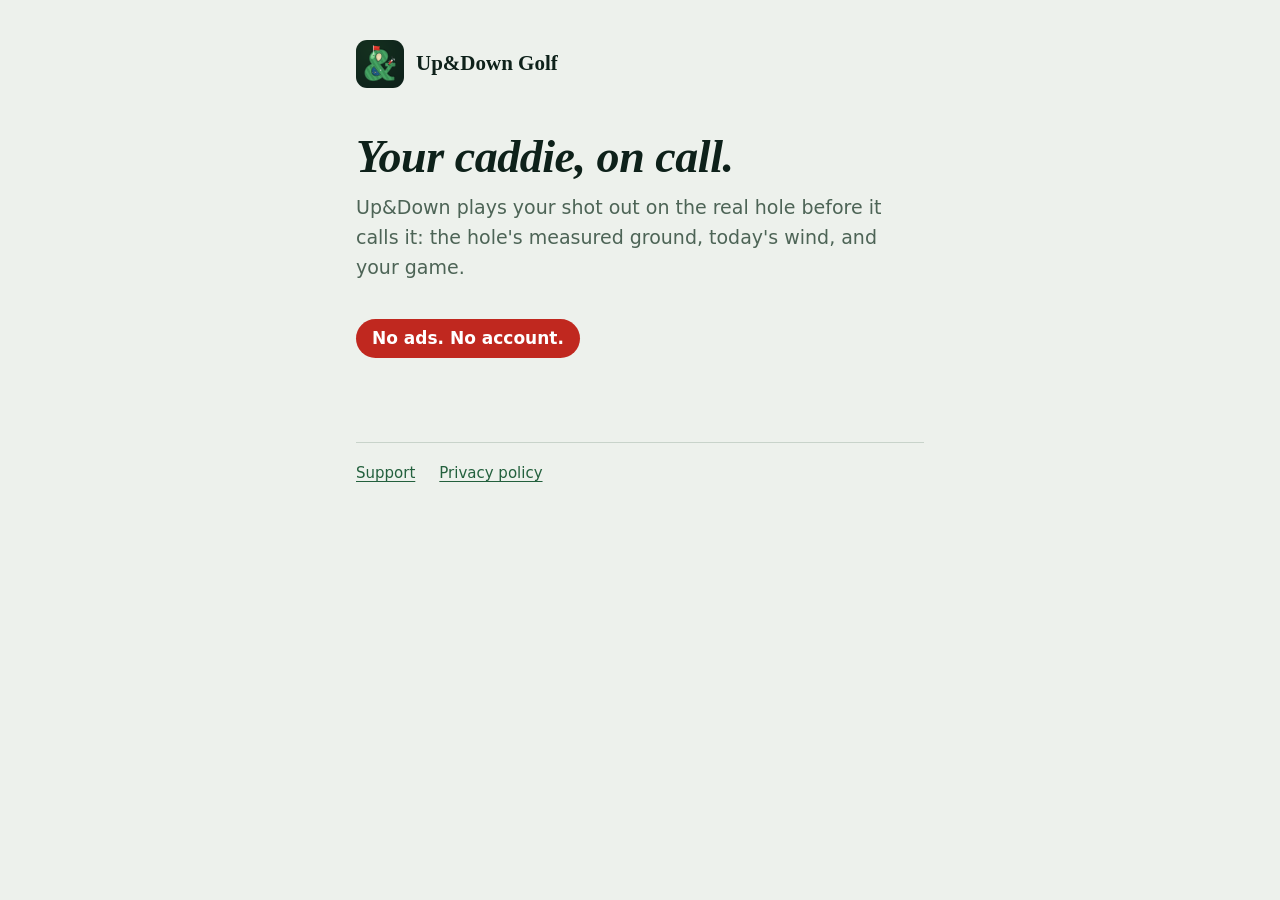
==== index.html @ 71ed7e9c "Add the support and privacy pages Co-Authored-By: Claude Opus 5.5 <noreply@anthropic.com> Claude-Se" ====
<!doctype html>
<html lang="en">
  <head>
    <meta charset="utf-8" />
    <meta name="viewport" content="width=device-width, initial-scale=1" />
    <title>Up&amp;Down Golf</title>
    <meta name="description" content="Up&amp;Down plays your shot out on the real hole before it calls it." />
    <link rel="icon" href="icon.png" />
    <link rel="apple-touch-icon" href="icon.png" />
    <link rel="stylesheet" href="style.css" />
  </head>
  <body>
    <main>
      <a class="brand" href="./"><img src="icon.png" alt="" /><span>Up&amp;Down Golf</span></a>
      <h1>Your caddie, on call.</h1>
      <p class="tagline">Up&amp;Down plays your shot out on the real hole before it calls it: the hole's measured ground, today's wind, and your game.</p>
      <p class="pill">No ads. No account.</p>
      <footer>
        <a href="support.html">Support</a>
        <a href="privacy.html">Privacy policy</a>
      </footer>
    </main>
  </body>
</html>
---- style.css ----
/* Up&Down Golf: the app's own colors, and the fonts already on the reader's device. Nothing is loaded from anywhere else. */
:root {
  --page: #edf1ec;
  --ink: #0e211a;
  --ink-soft: #4d6456;
  --rule: #c8d3ca;
  --link: #23603d;
  --flag: #c0281f;
  --voice: 'Sitka Heading', 'Iowan Old Style', 'Charter', 'Bitstream Charter', 'Constantia', Georgia, serif;
  --text: -apple-system, BlinkMacSystemFont, 'Segoe UI', system-ui, 'Helvetica Neue', Arial, sans-serif;
  color-scheme: light dark;
}

@media (prefers-color-scheme: dark) {
  :root {
    --page: #0e211a;
    --ink: #f1f5ee;
    --ink-soft: #a2b6a8;
    --rule: #2a4437;
    --link: #8fd3a8;
  }
}

* {
  box-sizing: border-box;
}

body {
  margin: 0;
  background: var(--page);
  color: var(--ink);
  font: 17px/1.6 var(--text);
  -webkit-text-size-adjust: 100%;
}

main {
  max-width: 38rem;
  margin: 0 auto;
  padding: 40px 20px 64px;
}

.brand {
  display: inline-flex;
  align-items: center;
  gap: 12px;
  margin-bottom: 44px;
  color: inherit;
  text-decoration: none;
}

.brand img {
  width: 48px;
  height: 48px;
  border-radius: 11px;
}

.brand span {
  font: 600 21px/1.2 var(--voice);
}

h1 {
  margin: 0 0 10px;
  font: italic 700 clamp(34px, 8vw, 46px) / 1.08 var(--voice);
  letter-spacing: -0.01em;
}

.updated,
.tagline {
  margin: 0 0 32px;
  color: var(--ink-soft);
}

.tagline {
  font-size: 19px;
}

h2 {
  margin: 36px 0 6px;
  font-size: 18px;
  line-height: 1.35;
}

p {
  margin: 0 0 14px;
}

ul {
  margin: 0 0 14px;
  padding-left: 1.2em;
}

li {
  margin: 0 0 12px;
}

a {
  color: var(--link);
  text-underline-offset: 3px;
}

a:focus-visible {
  outline: 2px solid var(--link);
  outline-offset: 3px;
  border-radius: 2px;
}

.pill {
  display: inline-block;
  margin: 4px 0 28px;
  padding: 6px 16px;
  border-radius: 999px;
  background: var(--flag);
  color: #fff;
  font-weight: 700;
}

footer {
  margin-top: 56px;
  padding-top: 18px;
  border-top: 1px solid var(--rule);
  display: flex;
  flex-wrap: wrap;
  gap: 8px 24px;
  font-size: 15px;
}
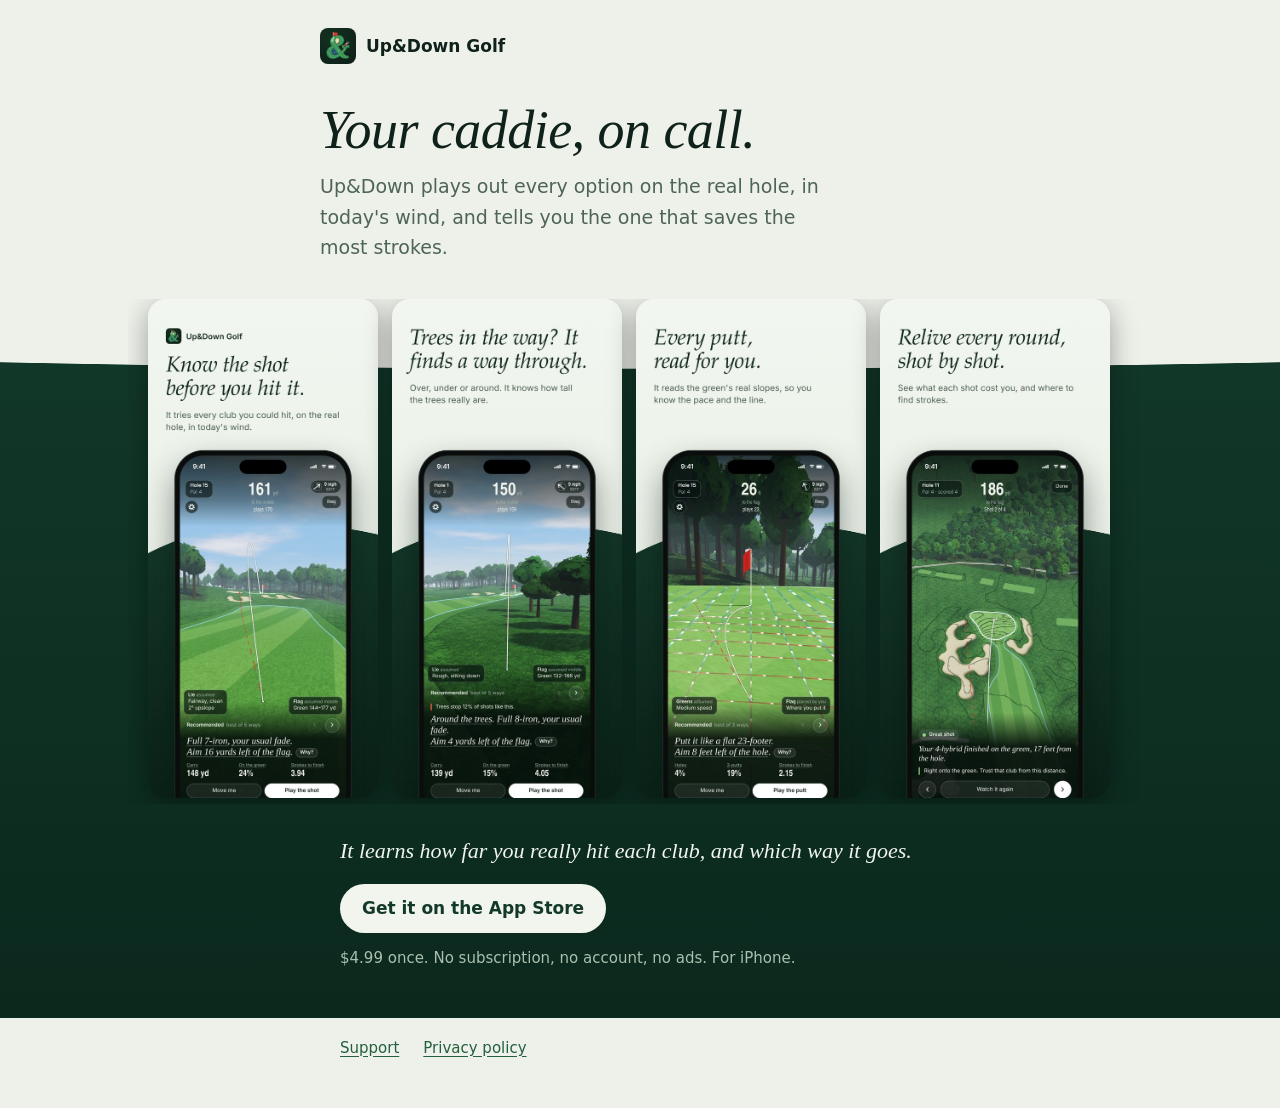
==== commit 2899d158: "The site in the app's new look: its App Store pictures, the price, and Map a course on the support p" ====
--- a/index.html
+++ b/index.html
@@ -4,21 +4,35 @@
     <meta charset="utf-8" />
     <meta name="viewport" content="width=device-width, initial-scale=1" />
     <title>Up&amp;Down Golf</title>
-    <meta name="description" content="Up&amp;Down plays your shot out on the real hole before it calls it." />
+    <meta name="description" content="Know the shot before you hit it. Up&amp;Down plays out every option on the real hole, in today's wind, and tells you the one that saves the most strokes." />
     <link rel="icon" href="icon.png" />
     <link rel="apple-touch-icon" href="icon.png" />
     <link rel="stylesheet" href="style.css" />
   </head>
   <body>
-    <main>
-      <a class="brand" href="./"><img src="icon.png" alt="" /><span>Up&amp;Down Golf</span></a>
-      <h1>Your caddie, on call.</h1>
-      <p class="tagline">Up&amp;Down plays your shot out on the real hole before it calls it: the hole's measured ground, today's wind, and your game.</p>
-      <p class="pill">No ads. No account.</p>
-      <footer>
-        <a href="support.html">Support</a>
-        <a href="privacy.html">Privacy policy</a>
-      </footer>
-    </main>
+    <header>
+      <div class="inner">
+        <a class="brand" href="./"><img src="icon.png" alt="" /><span>Up&amp;Down Golf</span></a>
+        <h1>Your caddie, on call.</h1>
+        <p class="lead">Up&amp;Down plays out every option on the real hole, in today's wind, and tells you the one that saves the most strokes.</p>
+      </div>
+    </header>
+    <section class="hill" aria-label="The app">
+      <div class="shots">
+        <img src="shots/shot1.jpg" width="540" height="1173" alt="The call on the tee: the club, the shape, and where to aim, on a 3D model of the hole." />
+        <img src="shots/shot3.jpg" width="540" height="1173" alt="With trees in the way, the call goes over, under or around them." />
+        <img src="shots/shot4.jpg" width="540" height="1173" alt="A putt read from the green's real slopes: where to start it and how hard." />
+        <img src="shots/shot6.jpg" width="540" height="1173" alt="A round played back shot by shot, with a note on each shot." />
+      </div>
+      <div class="facts">
+        <p>It learns how far you really hit each club, and which way it goes.</p>
+        <a class="get" href="https://apps.apple.com/us/app/up-down-golf/id6824749785">Get it on the App Store</a>
+        <p class="terms">$4.99 once. No subscription, no account, no ads. For iPhone.</p>
+      </div>
+    </section>
+    <footer>
+      <a href="support.html">Support</a>
+      <a href="privacy.html">Privacy policy</a>
+    </footer>
   </body>
 </html>
--- a/style.css
+++ b/style.css
@@ -1,10 +1,17 @@
-/* Up&Down Golf: the app's own colors, and the fonts already on the reader's device. Nothing is loaded from anywhere else. */
+/* Up&Down Golf: the look of the app and its App Store pictures. The app's own colors, a serif in italics for what is
+   said, the dark green of a hill behind; and the fonts already on the reader's device. Nothing is loaded from anywhere
+   else. */
 :root {
-  --page: #edf1ec;
+  --page: #eef1ea;
+  --raised: #f8faf7;
   --ink: #0e211a;
   --ink-soft: #4d6456;
   --rule: #c8d3ca;
   --link: #23603d;
+  --hill: #12392a;
+  --hill-deep: #0b281d;
+  --on-hill: #f1f5ee;
+  --on-hill-soft: #a9c0b0;
   --flag: #c0281f;
   --voice: 'Sitka Heading', 'Iowan Old Style', 'Charter', 'Bitstream Charter', 'Constantia', Georgia, serif;
   --text: -apple-system, BlinkMacSystemFont, 'Segoe UI', system-ui, 'Helvetica Neue', Arial, sans-serif;
@@ -13,7 +20,8 @@
 
 @media (prefers-color-scheme: dark) {
   :root {
-    --page: #0e211a;
+    --page: #0c1d16;
+    --raised: #13291f;
     --ink: #f1f5ee;
     --ink-soft: #a2b6a8;
     --rule: #2a4437;
@@ -33,51 +41,131 @@
   -webkit-text-size-adjust: 100%;
 }
 
-main {
-  max-width: 38rem;
+/* The top of every page: the name, then what the page is, as the App Store pictures set a headline over the hill. */
+header {
+  position: relative;
+  padding: 28px 20px 0;
+  background: var(--page);
+  overflow: hidden;
+}
+
+header .inner,
+main,
+footer {
+  max-width: 40rem;
   margin: 0 auto;
-  padding: 40px 20px 64px;
 }
 
 .brand {
   display: inline-flex;
   align-items: center;
-  gap: 12px;
-  margin-bottom: 44px;
+  gap: 10px;
   color: inherit;
   text-decoration: none;
 }
 
 .brand img {
-  width: 48px;
-  height: 48px;
-  border-radius: 11px;
+  width: 36px;
+  height: 36px;
+  border-radius: 8px;
 }
 
 .brand span {
-  font: 600 21px/1.2 var(--voice);
+  font: 600 17px/1.2 var(--text);
 }
 
 h1 {
-  margin: 0 0 10px;
-  font: italic 700 clamp(34px, 8vw, 46px) / 1.08 var(--voice);
+  margin: 30px 0 12px;
+  font: italic 400 clamp(36px, 9vw, 54px) / 1.06 var(--voice);
   letter-spacing: -0.01em;
 }
 
-.updated,
-.tagline {
-  margin: 0 0 32px;
+.lead,
+.updated {
+  margin: 0 0 28px;
   color: var(--ink-soft);
 }
 
-.tagline {
+.lead {
+  max-width: 32rem;
   font-size: 19px;
+}
+
+/* The hill: a dark green band the pictures stand on, as on the App Store. */
+.hill {
+  position: relative;
+  margin-top: 8px;
+  padding: 0 0 48px;
+  background:
+    radial-gradient(120% 70px at 50% 0, var(--page) 99%, transparent 100%) top / 100% 70px no-repeat,
+    linear-gradient(var(--hill), var(--hill-deep));
+}
+
+.shots {
+  display: flex;
+  gap: 14px;
+  max-width: 64rem;
+  margin: 0 auto;
+  padding: 0 20px 6px;
+  overflow-x: auto;
+  scroll-snap-type: x mandatory;
+  scrollbar-width: none;
+}
+
+.shots::-webkit-scrollbar {
+  display: none;
+}
+
+.shots img {
+  flex: 0 0 auto;
+  width: min(62vw, 230px);
+  height: auto;
+  border-radius: 18px;
+  scroll-snap-align: center;
+  box-shadow: 0 8px 28px rgba(0, 0, 0, 0.35);
+}
+
+.facts {
+  max-width: 40rem;
+  margin: 32px auto 0;
+  padding: 0 20px;
+  color: var(--on-hill);
+}
+
+.facts p {
+  margin: 0 0 18px;
+  font: italic 400 22px/1.35 var(--voice);
+}
+
+.get {
+  display: inline-block;
+  padding: 11px 22px;
+  border-radius: 999px;
+  background: var(--on-hill);
+  color: var(--hill);
+  font-weight: 650;
+  text-decoration: none;
+}
+
+.get:focus-visible {
+  outline: 2px solid var(--on-hill);
+  outline-offset: 3px;
+}
+
+.facts .terms {
+  margin: 14px 0 0;
+  color: var(--on-hill-soft);
+  font: 15px/1.5 var(--text);
+}
+
+/* The words of the support and privacy pages. */
+main {
+  padding: 8px 20px 24px;
 }
 
 h2 {
   margin: 36px 0 6px;
-  font-size: 18px;
-  line-height: 1.35;
+  font: italic 400 25px/1.25 var(--voice);
 }
 
 p {
@@ -104,22 +192,20 @@
   border-radius: 2px;
 }
 
-.pill {
-  display: inline-block;
-  margin: 4px 0 28px;
-  padding: 6px 16px;
-  border-radius: 999px;
-  background: var(--flag);
-  color: #fff;
-  font-weight: 700;
+em {
+  font-style: normal;
+  font-weight: 600;
 }
 
 footer {
-  margin-top: 56px;
-  padding-top: 18px;
-  border-top: 1px solid var(--rule);
   display: flex;
   flex-wrap: wrap;
   gap: 8px 24px;
+  padding: 18px 20px 48px;
+  border-top: 1px solid var(--rule);
   font-size: 15px;
 }
+
+.hill + footer {
+  border-top: 0;
+}
